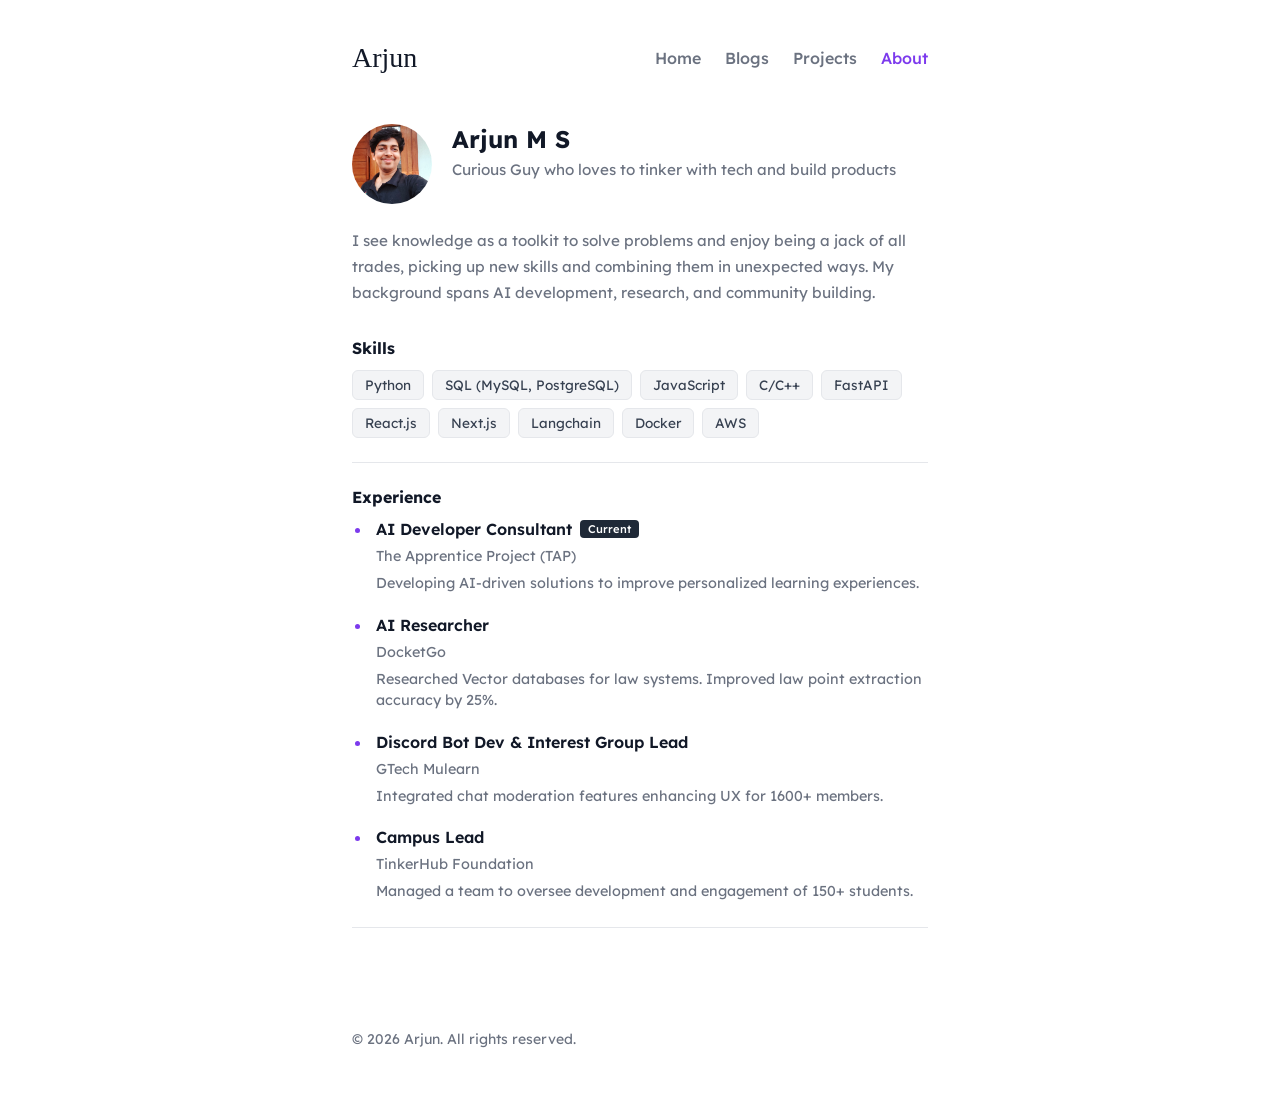
==== about.html @ ace0a747 "feat: UI completed for Arjun M S personal portfolio" ====
<!DOCTYPE html>
<html lang="en">
<head>
    <meta charset="UTF-8">
    <meta name="viewport" content="width=device-width, initial-scale=1.0">
    <title>About - Arjun M S</title>
    <link rel="stylesheet" href="style.css">
    <link rel="stylesheet" href="about.css">
    <link rel="icon" type="image/png" href="assets/arjun-icon-bw.png">
    <link rel="stylesheet" href="https://cdnjs.cloudflare.com/ajax/libs/font-awesome/6.5.1/css/all.min.css">
</head>
<body>
    <div class="container">
        <header>
            <div class="logo">
                <a href="index.html" style="display: flex; align-items: center; gap: 10px;">
                    <img src="arjun-logo.png" alt="Arjun Logo" onerror="this.style.display='none'; this.nextElementSibling.style.display='block'">
                    <span style="display:none; font-family: cursive;">Arjun</span>
                </a>
            </div>
            <nav>
                <ul>
                    <li><a href="index.html">Home</a></li>
                    <li><a href="blogs.html">Blogs</a></li>
                    <li><a href="projects.html">Projects</a></li>
                    <li><a href="about.html" class="active">About</a></li>
                </ul>
            </nav>
        </header>

        <main class="about-main">
            <!-- Profile Header -->
            <div class="about-profile-header">
                <img src="assets/ARJUN_MS.jpg" alt="Arjun M S" class="about-avatar" onerror="this.src='assets/arjun-icon-bw.png'">
                <div class="about-profile-info">
                    <h1 class="about-name">Arjun M S</h1>
                    <p class="about-tagline">Curious Guy who loves to tinker with tech and build products</p>
                </div>
            </div>

            <!-- Bio -->
            <p class="about-bio">
                I see knowledge as a toolkit to solve problems and enjoy being a jack of all trades, picking up new skills and combining them in unexpected ways.
                My background spans AI development, research, and community building.
            </p>

            <!-- Skills Section -->
            <section class="about-section">
                <h2 class="about-section-title">Skills</h2>
                <div class="about-tags">
                    <span class="about-tag">Python</span>
                    <span class="about-tag">SQL (MySQL, PostgreSQL)</span>
                    <span class="about-tag">JavaScript</span>
                    <span class="about-tag">C/C++</span>
                    <span class="about-tag">FastAPI</span>
                    <span class="about-tag">React.js</span>
                    <span class="about-tag">Next.js</span>
                    <span class="about-tag">Langchain</span>
                    <span class="about-tag">Docker</span>
                    <span class="about-tag">AWS</span>
                </div>
            </section>

            <hr class="about-divider">

            <!-- Experience Section -->
            <section class="about-section">
                <h2 class="about-section-title">Experience</h2>

                <ul class="about-experience-list">
                    <li class="about-experience-item">
                        <div class="about-exp-header">
                            <span class="about-exp-role">AI Developer Consultant</span>
                            <span class="about-current-badge">Current</span>
                        </div>
                        <p class="about-exp-company">The Apprentice Project (TAP)</p>
                        <p class="about-exp-desc">Developing AI-driven solutions to improve personalized learning experiences.</p>
                    </li>

                    <li class="about-experience-item">
                        <div class="about-exp-header">
                            <span class="about-exp-role">AI Researcher</span>
                        </div>
                        <p class="about-exp-company">DocketGo</p>
                        <p class="about-exp-desc">Researched Vector databases for law systems. Improved law point extraction accuracy by 25%.</p>
                    </li>

                    <li class="about-experience-item">
                        <div class="about-exp-header">
                            <span class="about-exp-role">Discord Bot Dev & Interest Group Lead</span>
                        </div>
                        <p class="about-exp-company">GTech Mulearn</p>
                        <p class="about-exp-desc">Integrated chat moderation features enhancing UX for 1600+ members.</p>
                    </li>

                    <li class="about-experience-item">
                        <div class="about-exp-header">
                            <span class="about-exp-role">Campus Lead</span>
                        </div>
                        <p class="about-exp-company">TinkerHub Foundation</p>
                        <p class="about-exp-desc">Managed a team to oversee development and engagement of 150+ students.</p>
                    </li>
                </ul>
            </section>

            <hr class="about-divider">

            <!-- Highlights Section -->
            <!-- <section class="about-section">
                <h2 class="about-section-title">Highlights</h2>
                <ul class="about-highlights-list">
                    <li><i class="fas fa-star"></i> Started creating content on X (Twitter) and sold digital products</li>
                    <li><i class="fas fa-star"></i> OSS contributions to G-Tech Mulearn, Purple Movement</li>
                    <li><i class="fas fa-star"></i> Initiated and Led the TinkerHub Campus Community</li>
                    <li><i class="fas fa-star"></i> Learned Stock Market during COVID and made profits</li>
                    <li><i class="fas fa-star"></i> Started clothes reselling business with successful revenue</li>
                </ul>
            </section> -->

        </main>

        <footer>
            <p>&copy; 2026 Arjun. All rights reserved.</p>
        </footer>
    </div>
</body>
</html>
---- style.css ----
/* 
  Theme: Minimal Premium - Arjun M S Portfolio
  Accent Color: Purple (#7C3AED)
  Font: 'Lexend' for body, 'La Belle Aurore' for logo
*/

/* Import Lexend (primary font) and La Belle Aurore (logo cursive) */
@import url('https://fonts.googleapis.com/css2?family=La+Belle+Aurore&family=Lexend:wght@400;500;600&display=swap');

:root {
  /* Colors */
  --bg-color: #ffffff;
  --text-primary: #111827; /* gray-900 */
  --text-secondary: #6b7280; /* gray-500 / muted-foreground */
  --accent-color: #7C3AED;
  --accent-hover: #6D28D9;
  --border-color: #e5e7eb;
  --card-bg: #f9fafb;
  
  /* Spacing */
  --container-width: 36rem; /* max-w-xl */
  --spacing-sm: 0.5rem;
  --spacing-md: 1rem;
  --spacing-lg: 1.5rem;
  --spacing-xl: 2.5rem;

  /* Typography */
  --font-main: 'Lexend', ui-sans-serif, system-ui, sans-serif;
  --font-logo: 'La Belle Aurore', cursive;
}

/* Global font application */
body {
  font-family: var(--font-main);
  -webkit-font-smoothing: antialiased;
  -moz-osx-font-smoothing: grayscale;
}

/* Ensure all form elements inherit font */
input, button, textarea, select {
  font-family: inherit;
}

/* Container */
.container {
  max-width: var(--container-width);
  margin: 0 auto;
  padding: 0 1rem; /* px-4 */
  min-height: 100vh;
  display: flex;
  flex-direction: column;
}

main {
    flex: 1;
}

/* Header */
header {
  padding: var(--spacing-lg) 0;
  display: flex;
  justify-content: space-between;
  align-items: center;
}

.logo {
  font-weight: 400;
  font-size: 1.75rem;
  font-family: var(--font-logo);
  display: flex;
  align-items: center;
  gap: 10px;
  color: var(--text-primary);
  transition: color 0.2s ease;
}

.logo:hover {
  color: var(--accent-color);
}

.logo img {
  height: 40px;
  width: auto;
}

nav ul {
  display: flex;
  gap: var(--spacing-lg);
  list-style: none;
}

nav a {
  font-weight: 500;
  color: var(--text-secondary);
  position: relative;
}

nav a:hover, nav a.active {
  color: var(--accent-color);
}

/* Hero Section */
.hero {
  padding: var(--spacing-xl) 0;
}

.hero h1 {
  font-size: 1.75rem;
  font-weight: 700;
  margin-bottom: 0.5rem;
  color: var(--text-primary);
  transition: color 0.2s ease;
  cursor: default;
}

.hero h1:hover {
  color: var(--accent-color);
}

.hero p.tagline {
  font-size: 1rem;
  color: var(--text-secondary);
  max-width: 500px;
  margin-bottom: var(--spacing-md);
  line-height: 1.6;
}

.hero-cta-text {
  font-size: 0.875rem;
  color: var(--text-secondary);
  line-height: 1.625;
  margin-bottom: var(--spacing-lg);
}

.socials {
  display: flex;
  gap: var(--spacing-md);
  margin-bottom: var(--spacing-lg);
}

.socials a {
  color: var(--text-secondary);
  font-size: 1.1rem;
}

.socials a:hover {
  color: var(--accent-color);
  transform: translateY(-2px);
}

.cta-group {
  display: flex;
  gap: var(--spacing-md);
}

/* Global link reset */
a, a:hover, a:focus, a:active, a:visited {
  text-decoration: none !important;
  color: inherit; /* Inherit color by default */
  transition: color 0.2s ease;
}

.btn {
  display: inline-block;
  padding: 0.5rem 1rem;
  border-radius: 6px;
  font-weight: 500;
  font-size: 0.875rem;
  cursor: pointer;
  transition: all 0.2s ease;
  border: none;
}

.btn-primary {
  background-color: var(--accent-color);
  color: white;
}

.btn-primary:hover {
  background-color: var(--accent-hover);
  transform: translateY(-2px);
  box-shadow: 0 4px 12px rgba(124, 58, 237, 0.2);
  color: white !important;
}

.btn-secondary {
  background-color: var(--card-bg);
  color: var(--text-primary);
}

.btn-secondary:hover {
  background-color: #e2e8f0;
}

/* Newsletter */
/* Newsletter */
.scribble-line {
    background-image: url("data:image/svg+xml,%3Csvg xmlns='http://www.w3.org/2000/svg' width='200' height='12' viewBox='0 0 200 12'%3E%3Cpath d='M0 6 C 3 4, 7 8, 12 5 S 18 7, 25 6 S 33 4, 40 7 S 48 5, 55 6 S 62 8, 70 5 S 78 7, 85 6 S 93 4, 100 7 S 108 5, 115 6 S 123 8, 130 5 S 138 7, 145 6 S 153 4, 160 7 S 168 5, 175 6 S 183 8, 190 5 S 198 7, 200 6' stroke='%23d1d5db' fill='none' stroke-width='1.5' stroke-linecap='round' stroke-linejoin='round'/%3E%3C/svg%3E");
    background-position: 50%;
    background-repeat: repeat-x;
    border: none;
    height: 12px;
    width: 100%;
    opacity: 1; /* Reset opacity as provided SVG has specific stroke color */
}

.mb-8 {
  margin-bottom: 2rem;
}

.newsletter {
  margin-top: var(--spacing-lg); /* Reduced top margin since we have separator */
  padding-top: var(--spacing-sm);
  border-top: none; /* Removing previous dashed border */
}

.newsletter h3 {
  display: flex;
  align-items: center;
  gap: var(--spacing-sm);
  margin-bottom: var(--spacing-sm);
}

.newsletter p {
  color: var(--text-secondary);
  margin-bottom: var(--spacing-md);
}

.subscribe-form {
  display: flex;
  gap: var(--spacing-sm);
  max-width: 500px;
}

.subscribe-form input {
  flex: 1;
  padding: 0.75rem;
  border: 1px solid var(--border-color);
  border-radius: 8px;
  font-family: var(--font-main);
}

.subscribe-form input:focus {
  outline: 2px solid var(--accent-color);
  border-color: transparent;
}

/* Footer */
footer {
  margin-top: var(--spacing-xl);
  padding: var(--spacing-lg) 0;
  color: var(--text-secondary);
  font-size: 0.875rem;
}

/* Utilities */
.hidden { display: none; }

/* Page Specifics - Will add as we build more pages */
.page-title {
  font-size: 2rem;
  margin-bottom: var(--spacing-lg);
}

/* Project Cards */
.project-card {
  margin-bottom: var(--spacing-lg);
  padding-bottom: var(--spacing-lg);
  border-bottom: 1px solid var(--border-color);
}

.project-card:last-child {
  border-bottom: none;
}

.project-header {
  display: flex;
  justify-content: space-between;
  align-items: baseline;
  margin-bottom: var(--spacing-sm);
}

.project-title {
  font-size: 1.25rem;
  font-weight: 700;
}

.project-title:hover {
    color: var(--accent-color);
    cursor: pointer;
}

.project-tags {
    margin-bottom: var(--spacing-sm);
}

.tag {
    background-color: var(--card-bg);
    padding: 0.25rem 0.5rem;
    border-radius: 4px;
    font-size: 0.8rem;
    color: var(--text-secondary);
    margin-right: 0.5rem;
}

.project-links a {
    color: var(--accent-color);
    font-size: 0.9rem;
    margin-right: var(--spacing-md);
    font-weight: 500;
}

.project-links a:hover {
    text-decoration: none;
    color: var(--accent-hover);
}

/* Blog Cards */
/* Blog Layout */
.blog-header-container {
    display: flex;
    justify-content: space-between;
    align-items: center;
    margin-bottom: var(--spacing-xl);
    flex-wrap: wrap; /* allow wrapping on small screens */
    gap: var(--spacing-md);
}

.blog-header-container .page-title {
    font-size: 1.25rem; /* Reduced from 2rem */
    font-weight: 700;
    margin-bottom: 0;
}

.search-bar {
    display: flex;
    align-items: center;
    border: 1px solid var(--border-color);
    border-radius: 6px;
    padding: 0.5rem 0.75rem;
    background-color: transparent;
    width: 280px;
}

.search-bar input {
    border: none;
    outline: none;
    background: transparent;
    margin-left: 0.5rem;
    width: 100%;
    color: var(--text-primary);
    font-family: var(--font-main);
    font-size: 0.9rem;
}

.blog-card {
    margin-bottom: var(--spacing-lg);
    padding-bottom: var(--spacing-lg);
    border-bottom: 1px solid var(--border-color);
}

.blog-card:last-child {
    border-bottom: none;
}

.blog-title {
    font-size: 1.25rem;
    font-weight: 700;
    margin-bottom: 0.5rem;
    display: block;
    color: var(--text-primary);
}

.blog-title:hover {
    color: var(--accent-color);
}

.blog-meta-row {
    display: flex;
    align-items: center;
    gap: 0.75rem;
    margin-bottom: 0.75rem;
    font-size: 0.85rem;
    color: var(--text-secondary);
}

.blog-tag {
    background-color: #f3f4f6; /* Light gray */
    padding: 2px 8px;
    border-radius: 4px;
    color: #4b5563; /* Darker gray text */
    font-size: 0.75rem;
    font-weight: 500;
}

.blog-summary {
    color: var(--text-secondary);
    line-height: 1.6;
    font-size: 0.95rem;
}

/* Mobile */
@media (max-width: 768px) {
  .logo span { display: none; } /* Hide text logo on mobile if needed, keep icon */
  
  nav ul {
    gap: var(--spacing-md);
  }
  
  .hero h1 {
    font-size: 2.5rem;
  }
  
  .subscribe-form {
    flex-direction: column;
  }
}
---- about.css ----
/* 
  About Page Styles - Matching Reference Design
  Clean, minimal layout with proper spacing
*/

/* Main container for about page */
.about-main {
    padding-top: 1rem;
}

/* Profile Header - Avatar + Name/Tagline */
.about-profile-header {
    display: flex;
    align-items: flex-start;
    gap: 1.25rem;
    margin-bottom: 1.5rem;
}

.about-avatar {
    width: 80px;
    height: 80px;
    border-radius: 50%;
    object-fit: cover;
    flex-shrink: 0;
}

.about-profile-info {
    display: flex;
    flex-direction: column;
    gap: 0.25rem;
}

.about-name {
    font-size: 1.5rem;
    font-weight: 700;
    color: var(--text-primary);
    margin: 0;
    line-height: 1.3;
}

.about-tagline {
    font-size: 0.95rem;
    color: var(--text-secondary);
    margin: 0;
    line-height: 1.4;
}

/* Bio paragraph */
.about-bio {
    color: var(--text-secondary);
    line-height: 1.7;
    margin-bottom: 2rem;
    font-size: 0.95rem;
}

/* Section styling */
.about-section {
    margin-bottom: 1.5rem;
}

.about-section-title {
    font-size: 1rem;
    font-weight: 700;
    color: var(--text-primary);
    margin-bottom: 0.75rem;
}

/* Skills tags */
.about-tags {
    display: flex;
    flex-wrap: wrap;
    gap: 0.5rem;
}

.about-tag {
    display: inline-block;
    padding: 0.35rem 0.75rem;
    background-color: #f3f4f6;
    border: 1px solid #e5e7eb;
    border-radius: 6px;
    font-size: 0.85rem;
    color: #374151;
    transition: all 0.2s ease;
}

.about-tag:hover {
    background-color: #e5e7eb;
}

/* Divider */
.about-divider {
    border: none;
    border-top: 1px solid #e5e7eb;
    margin: 1.5rem 0;
}

/* Experience List */
.about-experience-list {
    list-style: disc;
    padding-left: 1.25rem;
    margin: 0;
}

.about-experience-item {
    margin-bottom: 1.25rem;
    padding-left: 0.25rem;
}

.about-experience-item::marker {
    color: #7C3AED;
    font-size: 1rem;
}

.about-exp-header {
    display: flex;
    align-items: center;
    gap: 0.5rem;
    margin-bottom: 0.5rem;
}

.about-exp-role {
    font-size: 1rem;
    font-weight: 600;
    color: var(--text-primary);
}

.about-current-badge {
    display: inline-block;
    padding: 0.15rem 0.5rem;
    background-color: #1f2937;
    color: white;
    font-size: 0.7rem;
    font-weight: 500;
    border-radius: 4px;
    text-transform: capitalize;
}

.about-exp-company {
    font-size: 0.9rem;
    color: var(--text-secondary);
    margin: 0 0 0.5rem 0;
}

.about-exp-desc {
    font-size: 0.9rem;
    color: var(--text-secondary);
    margin: 0;
    line-height: 1.5;
}

/* Highlights List */
.about-highlights-list {
    list-style: none;
    padding: 0;
    margin: 0;
}

.about-highlights-list li {
    display: flex;
    align-items: flex-start;
    gap: 0.5rem;
    margin-bottom: 0.75rem;
    font-size: 0.95rem;
    color: var(--text-primary);
    line-height: 1.5;
}

.about-highlights-list li i {
    color: #f59e0b;
    font-size: 0.8rem;
    margin-top: 0.25rem;
    flex-shrink: 0;
}

/* Mobile Responsive */
@media (max-width: 480px) {
    .about-profile-header {
        flex-direction: column;
        align-items: center;
        text-align: center;
    }

    .about-profile-info {
        align-items: center;
    }

    .about-avatar {
        width: 100px;
        height: 100px;
    }

    .about-name {
        font-size: 1.35rem;
    }

    .about-bio {
        text-align: center;
    }
}
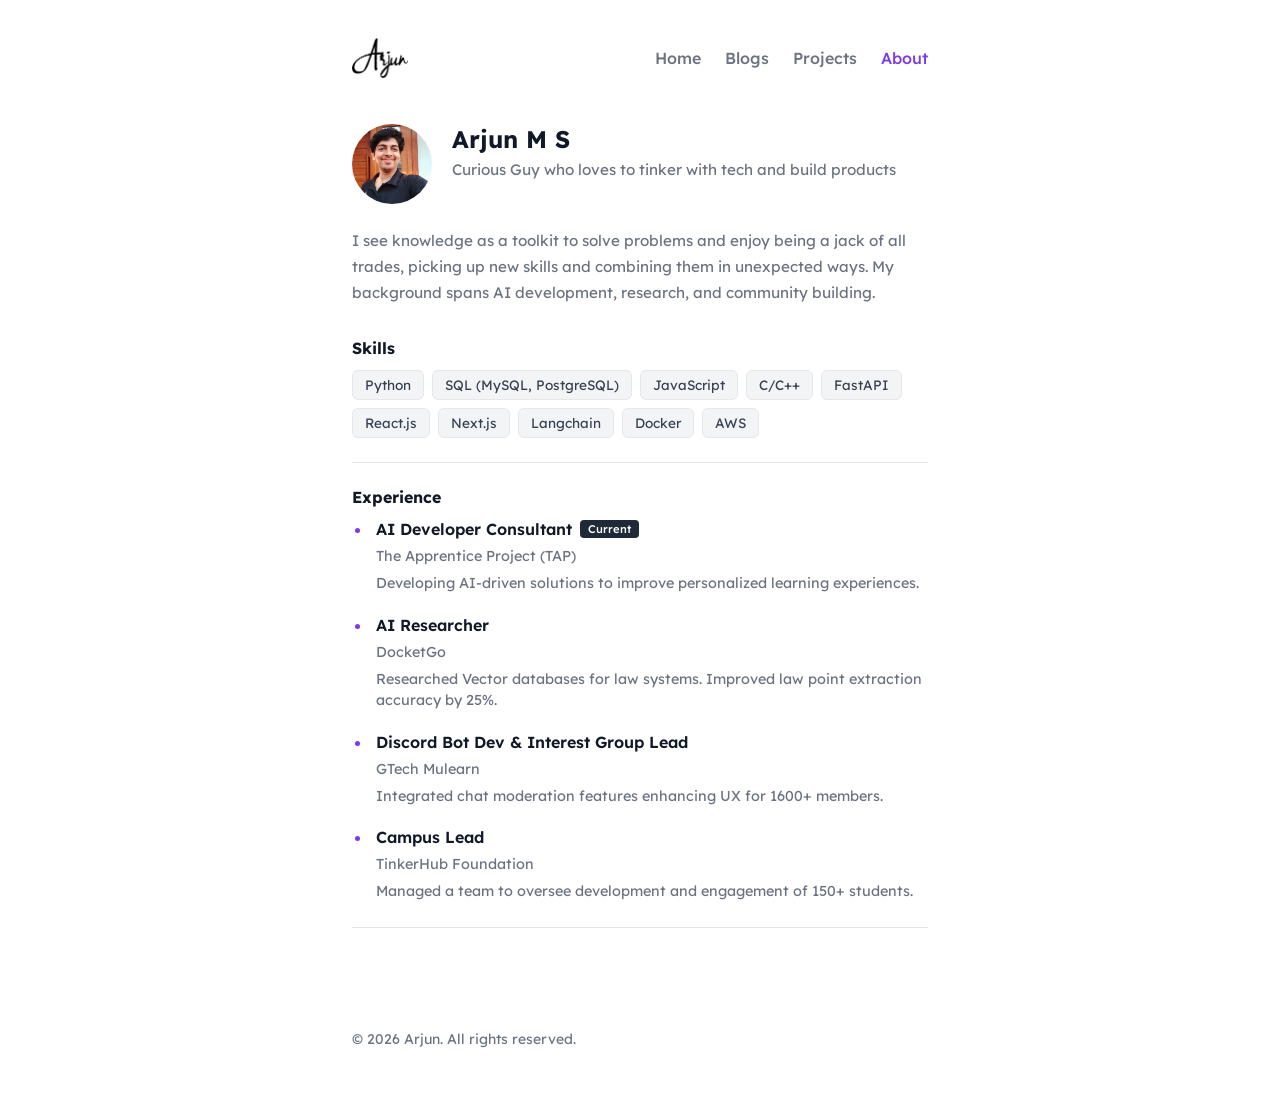
==== commit d09ad0e9: "fix(404): arjun-logo.png file not found" ====
--- a/about.html
+++ b/about.html
@@ -14,7 +14,7 @@
         <header>
             <div class="logo">
                 <a href="index.html" style="display: flex; align-items: center; gap: 10px;">
-                    <img src="arjun-logo.png" alt="Arjun Logo" onerror="this.style.display='none'; this.nextElementSibling.style.display='block'">
+                    <img src="assets/arjun-logo.png" alt="Arjun Logo" onerror="this.style.display='none'; this.nextElementSibling.style.display='block'">
                     <span style="display:none; font-family: cursive;">Arjun</span>
                 </a>
             </div>
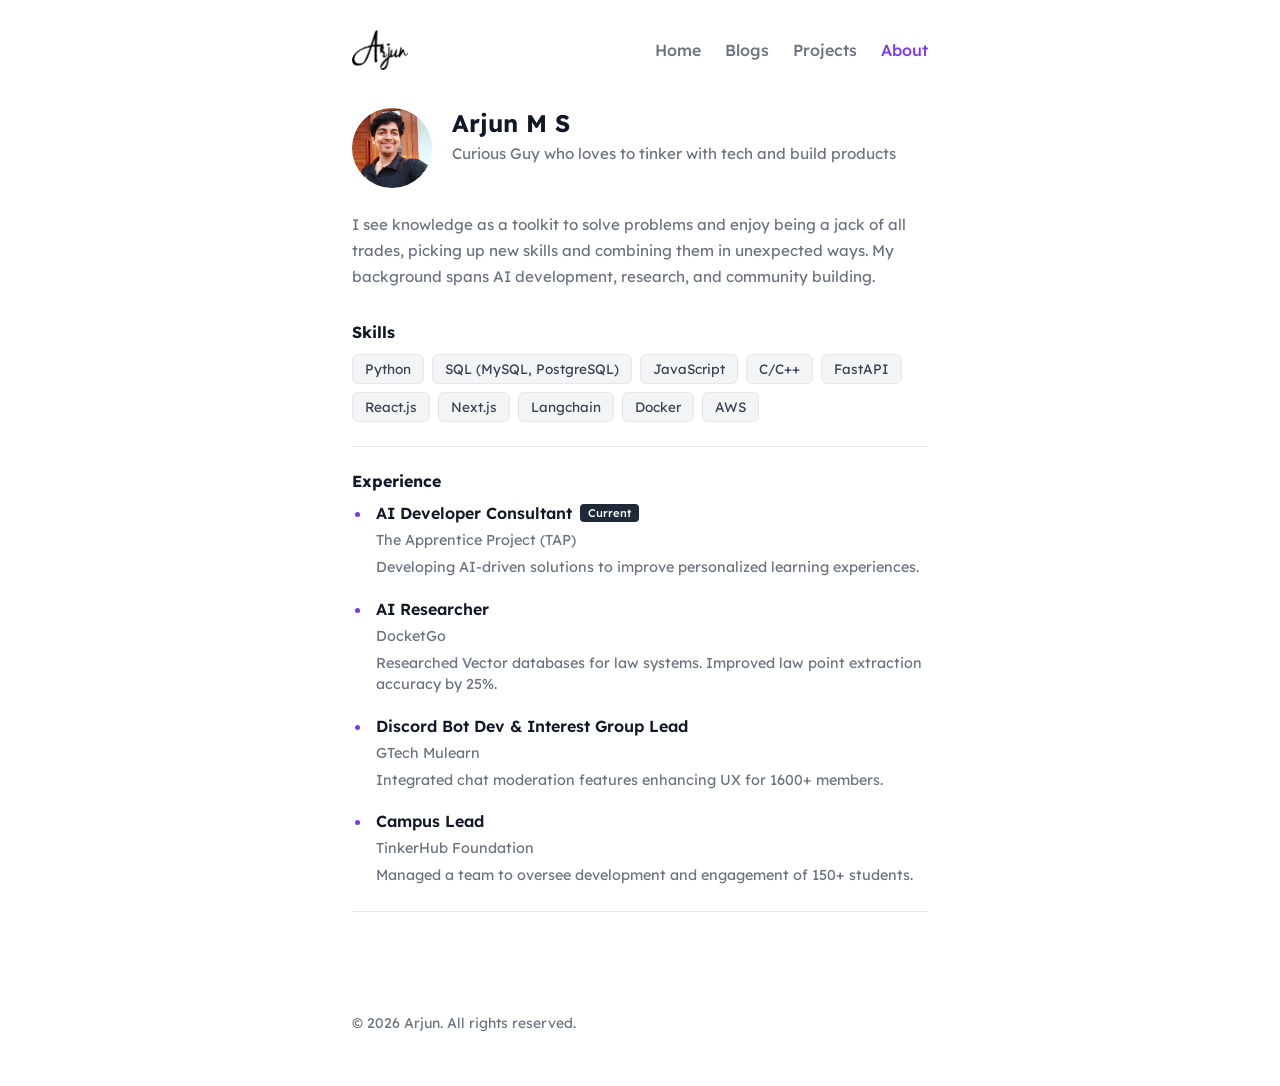
==== commit d2a103cd: "feat(routes): convert navigation links to clean URL endpoints Replace hardcoded .html extensions wit" ====
--- a/about.html
+++ b/about.html
@@ -13,17 +13,17 @@
     <div class="container">
         <header>
             <div class="logo">
-                <a href="index.html" style="display: flex; align-items: center; gap: 10px;">
+                <a href="/" style="display: flex; align-items: center; gap: 10px;">
                     <img src="assets/arjun-logo.png" alt="Arjun Logo" onerror="this.style.display='none'; this.nextElementSibling.style.display='block'">
                     <span style="display:none; font-family: cursive;">Arjun</span>
                 </a>
             </div>
             <nav>
                 <ul>
-                    <li><a href="index.html">Home</a></li>
-                    <li><a href="blogs.html">Blogs</a></li>
-                    <li><a href="projects.html">Projects</a></li>
-                    <li><a href="about.html" class="active">About</a></li>
+                    <li><a href="/">Home</a></li>
+                    <li><a href="/blogs">Blogs</a></li>
+                    <li><a href="/projects">Projects</a></li>
+                    <li><a href="/about" class="active">About</a></li>
                 </ul>
             </nav>
         </header>
--- a/style.css
+++ b/style.css
@@ -51,13 +51,14 @@
   flex-direction: column;
 }
 
+/* Main content area */
 main {
-    flex: 1;
+    padding-bottom: 2rem;
 }
 
 /* Header */
 header {
-  padding: var(--spacing-lg) 0;
+  padding: 1rem 0;
   display: flex;
   justify-content: space-between;
   align-items: center;
@@ -101,13 +102,13 @@
 
 /* Hero Section */
 .hero {
-  padding: var(--spacing-xl) 0;
+  padding: 1.5rem 0;
 }
 
 .hero h1 {
   font-size: 1.75rem;
   font-weight: 700;
-  margin-bottom: 0.5rem;
+  margin-bottom: 0.25rem;
   color: var(--text-primary);
   transition: color 0.2s ease;
   cursor: default;
@@ -121,7 +122,7 @@
   font-size: 1rem;
   color: var(--text-secondary);
   max-width: 500px;
-  margin-bottom: var(--spacing-md);
+  margin-bottom: 0.5rem;
   line-height: 1.6;
 }
 
@@ -129,13 +130,13 @@
   font-size: 0.875rem;
   color: var(--text-secondary);
   line-height: 1.625;
-  margin-bottom: var(--spacing-lg);
+  margin-bottom: var(--spacing-md);
 }
 
 .socials {
   display: flex;
   gap: var(--spacing-md);
-  margin-bottom: var(--spacing-lg);
+  margin-bottom: var(--spacing-md);
 }
 
 .socials a {
@@ -173,7 +174,7 @@
 
 .btn-primary {
   background-color: var(--accent-color);
-  color: white;
+  color: white !important;
 }
 
 .btn-primary:hover {
@@ -194,6 +195,11 @@
 
 /* Newsletter */
 /* Newsletter */
+.content-divider-wrapper {
+  margin-top: 2.5rem;   /* mt-10 */
+  padding-top: 2.5rem;  /* pt-10 */
+}
+
 .scribble-line {
     background-image: url("data:image/svg+xml,%3Csvg xmlns='http://www.w3.org/2000/svg' width='200' height='12' viewBox='0 0 200 12'%3E%3Cpath d='M0 6 C 3 4, 7 8, 12 5 S 18 7, 25 6 S 33 4, 40 7 S 48 5, 55 6 S 62 8, 70 5 S 78 7, 85 6 S 93 4, 100 7 S 108 5, 115 6 S 123 8, 130 5 S 138 7, 145 6 S 153 4, 160 7 S 168 5, 175 6 S 183 8, 190 5 S 198 7, 200 6' stroke='%23d1d5db' fill='none' stroke-width='1.5' stroke-linecap='round' stroke-linejoin='round'/%3E%3C/svg%3E");
     background-position: 50%;
@@ -201,17 +207,17 @@
     border: none;
     height: 12px;
     width: 100%;
-    opacity: 1; /* Reset opacity as provided SVG has specific stroke color */
+    opacity: 1;
 }
 
 .mb-8 {
-  margin-bottom: 2rem;
+  margin-bottom: 2rem; /* mb-8 */
 }
 
 .newsletter {
-  margin-top: var(--spacing-lg); /* Reduced top margin since we have separator */
-  padding-top: var(--spacing-sm);
-  border-top: none; /* Removing previous dashed border */
+  margin-top: 0;
+  padding-top: 0;
+  border-top: none;
 }
 
 .newsletter h3 {
@@ -245,10 +251,9 @@
   border-color: transparent;
 }
 
-/* Footer */
 footer {
-  margin-top: var(--spacing-xl);
-  padding: var(--spacing-lg) 0;
+  margin-top: 0;
+  padding: 2rem 0;
   color: var(--text-secondary);
   font-size: 0.875rem;
 }
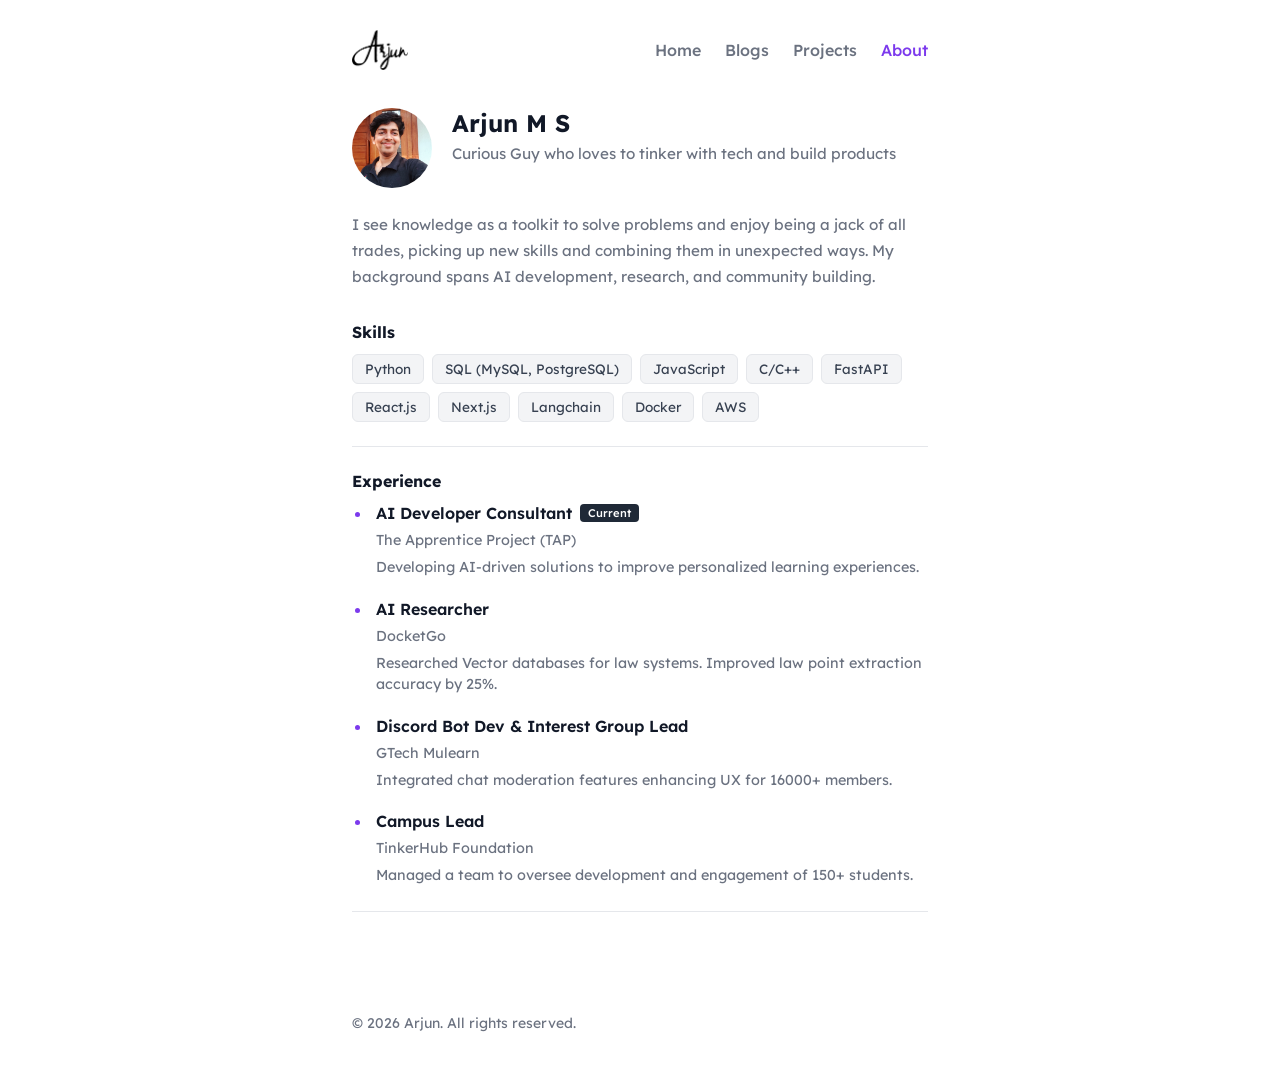
==== commit 2f613f3b: "fix(about): update GTech Mulearn member count to 16000+ members" ====
--- a/about.html
+++ b/about.html
@@ -90,7 +90,7 @@
                             <span class="about-exp-role">Discord Bot Dev & Interest Group Lead</span>
                         </div>
                         <p class="about-exp-company">GTech Mulearn</p>
-                        <p class="about-exp-desc">Integrated chat moderation features enhancing UX for 1600+ members.</p>
+                        <p class="about-exp-desc">Integrated chat moderation features enhancing UX for 16000+ members.</p>
                     </li>
 
                     <li class="about-experience-item">
